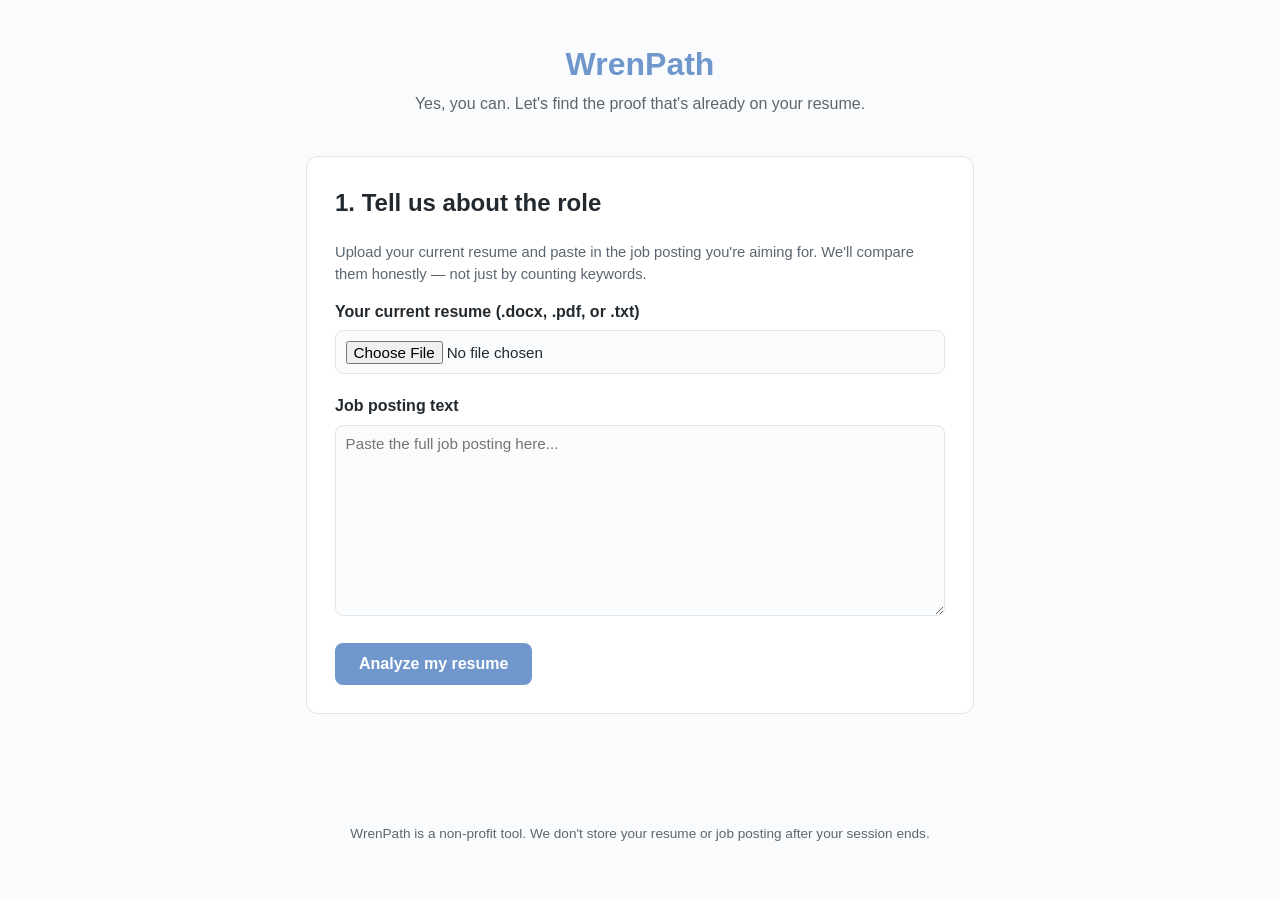
==== frontend/index.html @ 912c6dde "Initial WrenPath web app: honest resume coaching, full loop Backend (FastAPI): extracts old resume t" ====
<!doctype html>
<html lang="en">
<head>
  <meta charset="utf-8" />
  <meta name="viewport" content="width=device-width, initial-scale=1" />
  <title>WrenPath — Honest resume coaching</title>
  <link rel="stylesheet" href="style.css" />
</head>
<body>
  <header class="site-header">
    <div class="wordmark">WrenPath</div>
    <p class="tagline">Yes, you can. Let's find the proof that's already on your resume.</p>
  </header>

  <main>
    <section id="step-upload" class="card">
      <h2>1. Tell us about the role</h2>
      <p class="hint">
        Upload your current resume and paste in the job posting you're aiming for.
        We'll compare them honestly — not just by counting keywords.
      </p>
      <form id="analyze-form">
        <label class="field">
          <span>Your current resume (.docx, .pdf, or .txt)</span>
          <input type="file" id="resume-file" accept=".docx,.pdf,.txt" required />
        </label>
        <label class="field">
          <span>Job posting text</span>
          <textarea id="job-posting" rows="10" placeholder="Paste the full job posting here..." required></textarea>
        </label>
        <button type="submit" id="analyze-btn">Analyze my resume</button>
      </form>
      <div id="analyze-error" class="error" hidden></div>
    </section>

    <section id="step-loading" class="card" hidden>
      <p>Reading your resume and researching the role... this takes a moment.</p>
    </section>

    <section id="step-results" class="card" hidden>
      <h2>2. Your honest match report</h2>
      <div id="grade-badge"></div>
      <p id="grade-rationale"></p>

      <div class="report-block">
        <h3>What's already strong</h3>
        <ul id="strengths-list"></ul>
      </div>

      <div class="report-block">
        <h3>Gaps against what this role usually requires</h3>
        <ul id="gaps-list"></ul>
      </div>

      <div class="report-block" id="flags-block" hidden>
        <h3>"Same word, different job" flags</h3>
        <p class="hint">Words that match on paper but mean something different in context.</p>
        <ul id="flags-list"></ul>
      </div>

      <div class="report-block">
        <h3>How to genuinely grow toward this role</h3>
        <ul id="growth-list"></ul>
      </div>

      <p id="fit-note" class="hint"></p>
    </section>

    <section id="step-questions" class="card" hidden>
      <h2>3. Be honest with yourself</h2>
      <p class="hint">
        Based on what this kind of role usually involves, here are a few things
        to check against your real experience. Only say yes if it's true —
        we never add anything you don't confirm.
      </p>
      <div id="questions-list"></div>

      <label class="field checkbox-field">
        <input type="checkbox" id="ats-mode" />
        <span>Use single-column layout (safer for automated ATS scanners)</span>
      </label>

      <button type="button" id="generate-btn">Generate my resume</button>
      <div id="generate-error" class="error" hidden></div>
    </section>
  </main>

  <footer>
    <p>WrenPath is a non-profit tool. We don't store your resume or job posting after your session ends.</p>
  </footer>

  <script src="app.js"></script>
</body>
</html>
---- frontend/style.css ----
:root {
  --blue: #6f97cc;
  --blue-light: #cadcf2;
  --ink: #22292f;
  --muted: #5b6670;
  --bg: #fafbfc;
  --card-bg: #ffffff;
  --border: #e1e6ea;
  --error: #b3261e;
}

@media (prefers-color-scheme: dark) {
  :root {
    --ink: #e8ecef;
    --muted: #a7b0b8;
    --bg: #14181b;
    --card-bg: #1c2226;
    --border: #2b3338;
    --blue-light: #263a52;
  }
}

* { box-sizing: border-box; }

body {
  margin: 0;
  font-family: -apple-system, "Segoe UI", Roboto, Helvetica, Arial, sans-serif;
  background: var(--bg);
  color: var(--ink);
  line-height: 1.5;
}

.site-header {
  text-align: center;
  padding: 2.5rem 1rem 1.5rem;
}

.wordmark {
  font-size: 2rem;
  font-weight: 700;
  color: var(--blue);
}

.tagline {
  color: var(--muted);
  margin-top: 0.25rem;
}

main {
  max-width: 700px;
  margin: 0 auto;
  padding: 0 1rem 3rem;
}

.card {
  background: var(--card-bg);
  border: 1px solid var(--border);
  border-radius: 12px;
  padding: 1.75rem;
  margin-bottom: 1.5rem;
}

h2 {
  margin-top: 0;
}

.hint {
  color: var(--muted);
  font-size: 0.92rem;
}

.field {
  display: block;
  margin-bottom: 1.25rem;
}

.field span {
  display: block;
  font-weight: 600;
  margin-bottom: 0.4rem;
}

.field input[type="file"],
.field textarea {
  width: 100%;
  padding: 0.6rem;
  border: 1px solid var(--border);
  border-radius: 8px;
  font-family: inherit;
  font-size: 0.95rem;
  background: var(--bg);
  color: var(--ink);
}

.checkbox-field {
  display: flex;
  align-items: center;
  gap: 0.5rem;
}
.checkbox-field input { width: auto; }

button {
  background: var(--blue);
  color: white;
  border: none;
  border-radius: 8px;
  padding: 0.75rem 1.5rem;
  font-size: 1rem;
  font-weight: 600;
  cursor: pointer;
}
button:hover { opacity: 0.9; }
button:disabled { opacity: 0.5; cursor: not-allowed; }

.error {
  color: var(--error);
  margin-top: 0.75rem;
  font-size: 0.92rem;
}

#grade-badge {
  display: inline-block;
  font-size: 1.5rem;
  font-weight: 800;
  padding: 0.3rem 1rem;
  border-radius: 8px;
  background: var(--blue-light);
  color: var(--ink);
  margin-bottom: 0.5rem;
}

.report-block {
  margin-top: 1.5rem;
}

.report-block h3 {
  margin-bottom: 0.5rem;
  font-size: 1.05rem;
}

.report-block ul {
  padding-left: 1.2rem;
}

.report-block li {
  margin-bottom: 0.5rem;
}

.gap-status {
  font-weight: 700;
  text-transform: uppercase;
  font-size: 0.75rem;
  margin-right: 0.4rem;
}

.flag-term {
  font-weight: 700;
}

.question-card {
  border: 1px solid var(--border);
  border-radius: 10px;
  padding: 1rem;
  margin-bottom: 1rem;
}

.question-card p {
  margin-top: 0;
  font-weight: 600;
}

.question-options {
  display: flex;
  gap: 1.5rem;
}

.question-options label {
  display: flex;
  align-items: center;
  gap: 0.35rem;
  cursor: pointer;
  font-weight: 400;
}

footer {
  text-align: center;
  color: var(--muted);
  font-size: 0.85rem;
  padding: 1.5rem 1rem 2.5rem;
}
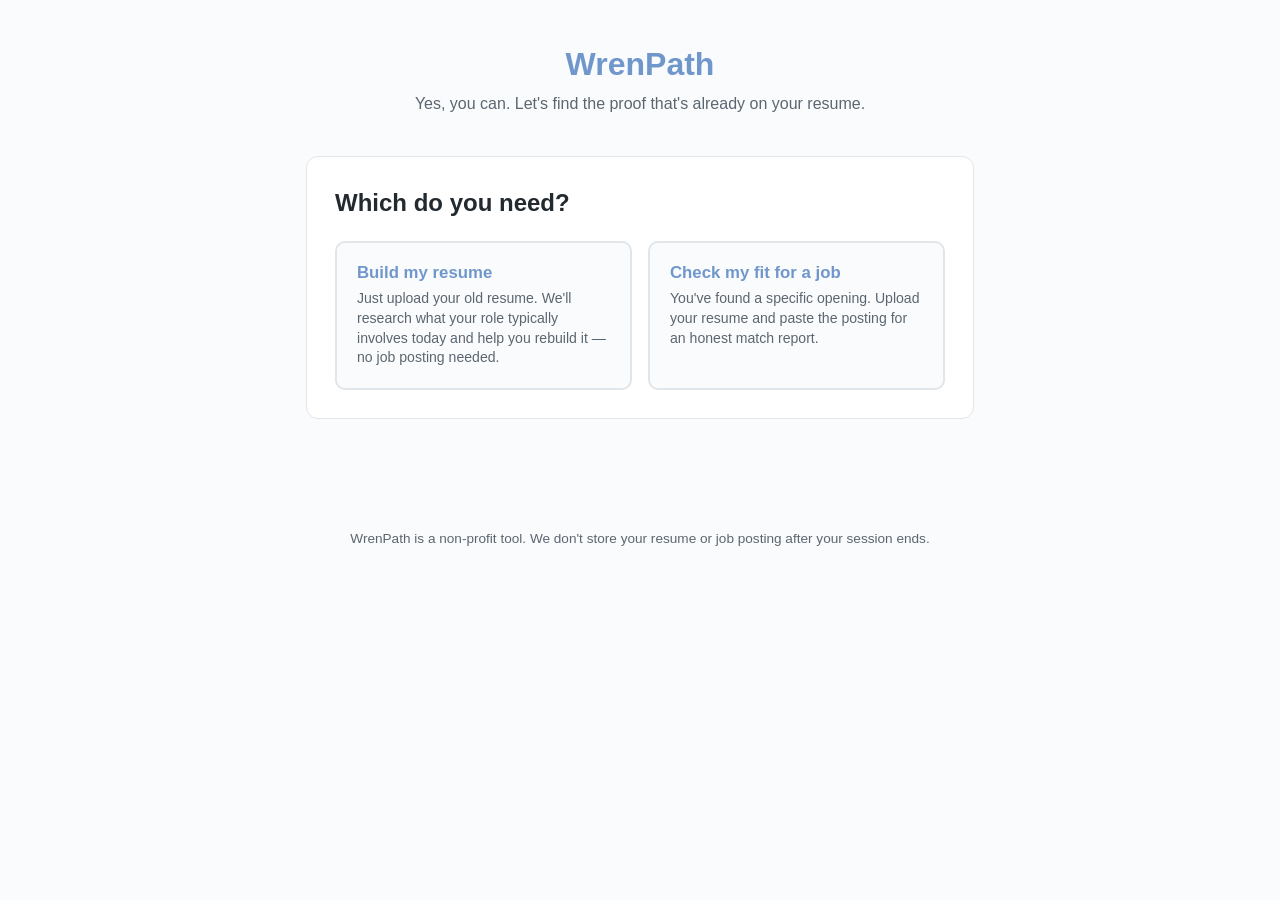
==== commit 45d8f5d4: "Add second tool: build a resume from scratch via live web research New /api/build endpoint - takes o" ====
--- a/frontend/index.html
+++ b/frontend/index.html
@@ -13,20 +13,31 @@
   </header>
 
   <main>
-    <section id="step-upload" class="card">
-      <h2>1. Tell us about the role</h2>
-      <p class="hint">
-        Upload your current resume and paste in the job posting you're aiming for.
-        We'll compare them honestly — not just by counting keywords.
-      </p>
+    <section id="step-mode" class="card">
+      <h2>Which do you need?</h2>
+      <div class="mode-choices">
+        <button type="button" class="mode-btn" id="mode-build" data-mode="build">
+          <strong>Build my resume</strong>
+          <span>Just upload your old resume. We'll research what your role typically involves today and help you rebuild it — no job posting needed.</span>
+        </button>
+        <button type="button" class="mode-btn" id="mode-analyze" data-mode="analyze">
+          <strong>Check my fit for a job</strong>
+          <span>You've found a specific opening. Upload your resume and paste the posting for an honest match report.</span>
+        </button>
+      </div>
+    </section>
+
+    <section id="step-upload" class="card" hidden>
+      <h2 id="upload-heading">1. Tell us about you</h2>
+      <p class="hint" id="upload-hint"></p>
       <form id="analyze-form">
         <label class="field">
           <span>Your current resume (.docx, .pdf, or .txt)</span>
           <input type="file" id="resume-file" accept=".docx,.pdf,.txt" required />
         </label>
-        <label class="field">
+        <label class="field" id="job-posting-field">
           <span>Job posting text</span>
-          <textarea id="job-posting" rows="10" placeholder="Paste the full job posting here..." required></textarea>
+          <textarea id="job-posting" rows="10" placeholder="Paste the full job posting here..."></textarea>
         </label>
         <button type="submit" id="analyze-btn">Analyze my resume</button>
       </form>
@@ -34,36 +45,44 @@
     </section>
 
     <section id="step-loading" class="card" hidden>
-      <p>Reading your resume and researching the role... this takes a moment.</p>
+      <p id="loading-text">Reading your resume and researching the role... this takes a moment.</p>
     </section>
 
     <section id="step-results" class="card" hidden>
-      <h2>2. Your honest match report</h2>
-      <div id="grade-badge"></div>
-      <p id="grade-rationale"></p>
+      <h2>2. Your honest report</h2>
 
-      <div class="report-block">
-        <h3>What's already strong</h3>
-        <ul id="strengths-list"></ul>
+      <div id="match-mode-results">
+        <div id="grade-badge"></div>
+        <p id="grade-rationale"></p>
+
+        <div class="report-block">
+          <h3>What's already strong</h3>
+          <ul id="strengths-list"></ul>
+        </div>
+
+        <div class="report-block">
+          <h3>Gaps against what this role usually requires</h3>
+          <ul id="gaps-list"></ul>
+        </div>
+
+        <div class="report-block" id="flags-block" hidden>
+          <h3>"Same word, different job" flags</h3>
+          <p class="hint">Words that match on paper but mean something different in context.</p>
+          <ul id="flags-list"></ul>
+        </div>
+
+        <div class="report-block">
+          <h3>How to genuinely grow toward this role</h3>
+          <ul id="growth-list"></ul>
+        </div>
+
+        <p id="fit-note" class="hint"></p>
       </div>
 
-      <div class="report-block">
-        <h3>Gaps against what this role usually requires</h3>
-        <ul id="gaps-list"></ul>
+      <div id="build-mode-results" class="report-block" hidden>
+        <h3>What we found</h3>
+        <p id="role-research-summary"></p>
       </div>
-
-      <div class="report-block" id="flags-block" hidden>
-        <h3>"Same word, different job" flags</h3>
-        <p class="hint">Words that match on paper but mean something different in context.</p>
-        <ul id="flags-list"></ul>
-      </div>
-
-      <div class="report-block">
-        <h3>How to genuinely grow toward this role</h3>
-        <ul id="growth-list"></ul>
-      </div>
-
-      <p id="fit-note" class="hint"></p>
     </section>
 
     <section id="step-questions" class="card" hidden>
--- a/frontend/style.css
+++ b/frontend/style.css
@@ -22,6 +22,8 @@
 
 * { box-sizing: border-box; }
 
+[hidden] { display: none !important; }
+
 body {
   margin: 0;
   font-family: -apple-system, "Segoe UI", Roboto, Helvetica, Arial, sans-serif;
@@ -92,6 +94,48 @@
   color: var(--ink);
 }
 
+.mode-choices {
+  display: flex;
+  flex-direction: column;
+  gap: 1rem;
+}
+
+@media (min-width: 560px) {
+  .mode-choices { flex-direction: row; }
+}
+
+.mode-btn {
+  flex: 1;
+  display: flex;
+  flex-direction: column;
+  align-items: flex-start;
+  gap: 0.4rem;
+  text-align: left;
+  background: var(--bg);
+  color: var(--ink);
+  border: 2px solid var(--border);
+  border-radius: 10px;
+  padding: 1.25rem;
+  font-weight: 400;
+  cursor: pointer;
+}
+
+.mode-btn:hover {
+  border-color: var(--blue);
+  opacity: 1;
+}
+
+.mode-btn strong {
+  font-size: 1.05rem;
+  color: var(--blue);
+}
+
+.mode-btn span {
+  color: var(--muted);
+  font-size: 0.88rem;
+  line-height: 1.4;
+}
+
 .checkbox-field {
   display: flex;
   align-items: center;
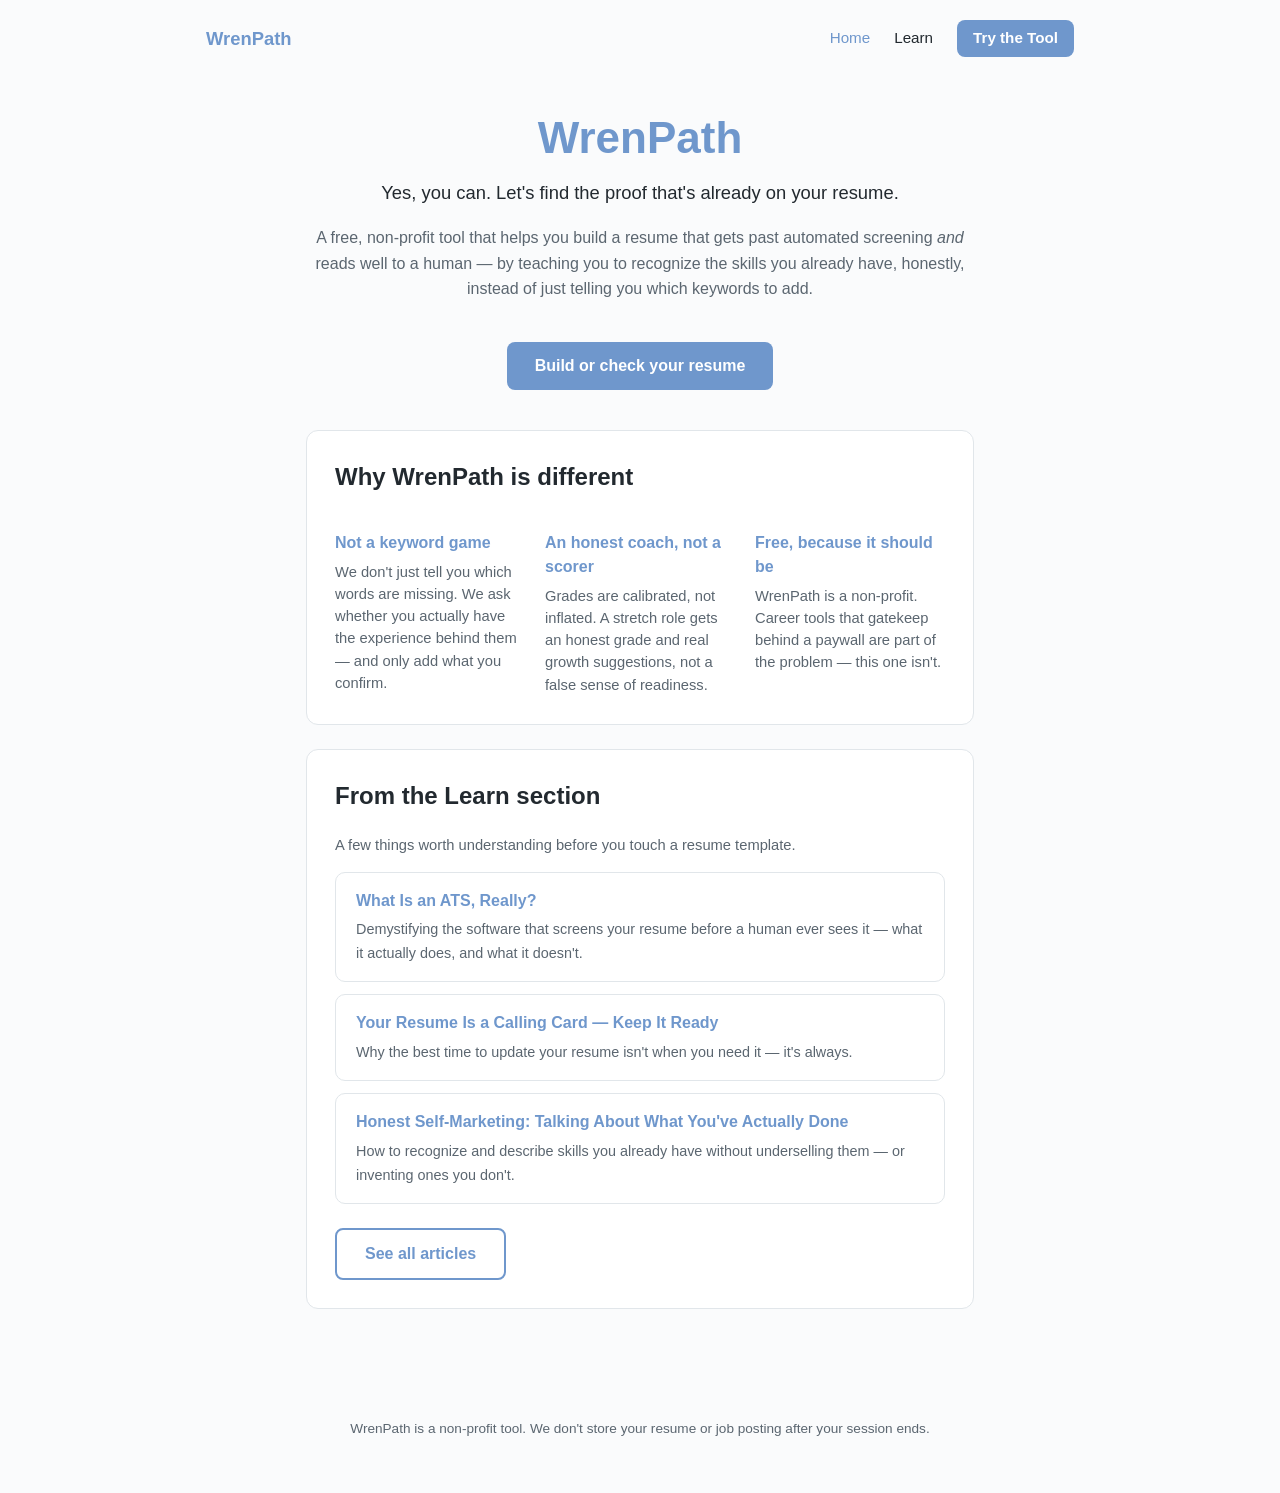
==== commit b1414b8e: "Restructure into a multi-page site with a Learn section New site structure: - index.html is now a re" ====
--- a/frontend/index.html
+++ b/frontend/index.html
@@ -4,103 +4,57 @@
   <meta charset="utf-8" />
   <meta name="viewport" content="width=device-width, initial-scale=1" />
   <title>WrenPath — Honest resume coaching</title>
+  <meta name="description" content="A free, non-profit tool that helps you build an ATS-friendly resume honestly — no keyword games, just real reflection on skills you already have." />
   <link rel="stylesheet" href="style.css" />
 </head>
 <body>
-  <header class="site-header">
+  <nav class="site-nav">
+    <a href="index.html" class="nav-logo">WrenPath</a>
+    <div class="nav-links">
+      <a href="index.html" class="nav-active">Home</a>
+      <a href="learn.html">Learn</a>
+      <a href="tool.html" class="nav-cta">Try the Tool</a>
+    </div>
+  </nav>
+
+  <section class="hero">
     <div class="wordmark">WrenPath</div>
-    <p class="tagline">Yes, you can. Let's find the proof that's already on your resume.</p>
-  </header>
+    <p class="hero-tagline">Yes, you can. Let's find the proof that's already on your resume.</p>
+    <p class="hero-sub">
+      A free, non-profit tool that helps you build a resume that gets past automated
+      screening <em>and</em> reads well to a human — by teaching you to recognize the
+      skills you already have, honestly, instead of just telling you which keywords to add.
+    </p>
+    <a href="tool.html" class="btn-primary">Build or check your resume</a>
+  </section>
 
   <main>
-    <section id="step-mode" class="card">
-      <h2>Which do you need?</h2>
-      <div class="mode-choices">
-        <button type="button" class="mode-btn" id="mode-build" data-mode="build">
-          <strong>Build my resume</strong>
-          <span>Just upload your old resume. We'll research what your role typically involves today and help you rebuild it — no job posting needed.</span>
-        </button>
-        <button type="button" class="mode-btn" id="mode-analyze" data-mode="analyze">
-          <strong>Check my fit for a job</strong>
-          <span>You've found a specific opening. Upload your resume and paste the posting for an honest match report.</span>
-        </button>
+    <section class="card">
+      <h2>Why WrenPath is different</h2>
+      <div class="value-props">
+        <div class="value-prop">
+          <h3>Not a keyword game</h3>
+          <p>We don't just tell you which words are missing. We ask whether you actually
+          have the experience behind them — and only add what you confirm.</p>
+        </div>
+        <div class="value-prop">
+          <h3>An honest coach, not a scorer</h3>
+          <p>Grades are calibrated, not inflated. A stretch role gets an honest grade and
+          real growth suggestions, not a false sense of readiness.</p>
+        </div>
+        <div class="value-prop">
+          <h3>Free, because it should be</h3>
+          <p>WrenPath is a non-profit. Career tools that gatekeep behind a paywall are
+          part of the problem — this one isn't.</p>
+        </div>
       </div>
     </section>
 
-    <section id="step-upload" class="card" hidden>
-      <h2 id="upload-heading">1. Tell us about you</h2>
-      <p class="hint" id="upload-hint"></p>
-      <form id="analyze-form">
-        <label class="field">
-          <span>Your current resume (.docx, .pdf, or .txt)</span>
-          <input type="file" id="resume-file" accept=".docx,.pdf,.txt" required />
-        </label>
-        <label class="field" id="job-posting-field">
-          <span>Job posting text</span>
-          <textarea id="job-posting" rows="10" placeholder="Paste the full job posting here..."></textarea>
-        </label>
-        <button type="submit" id="analyze-btn">Analyze my resume</button>
-      </form>
-      <div id="analyze-error" class="error" hidden></div>
-    </section>
-
-    <section id="step-loading" class="card" hidden>
-      <p id="loading-text">Reading your resume and researching the role... this takes a moment.</p>
-    </section>
-
-    <section id="step-results" class="card" hidden>
-      <h2>2. Your honest report</h2>
-
-      <div id="match-mode-results">
-        <div id="grade-badge"></div>
-        <p id="grade-rationale"></p>
-
-        <div class="report-block">
-          <h3>What's already strong</h3>
-          <ul id="strengths-list"></ul>
-        </div>
-
-        <div class="report-block">
-          <h3>Gaps against what this role usually requires</h3>
-          <ul id="gaps-list"></ul>
-        </div>
-
-        <div class="report-block" id="flags-block" hidden>
-          <h3>"Same word, different job" flags</h3>
-          <p class="hint">Words that match on paper but mean something different in context.</p>
-          <ul id="flags-list"></ul>
-        </div>
-
-        <div class="report-block">
-          <h3>How to genuinely grow toward this role</h3>
-          <ul id="growth-list"></ul>
-        </div>
-
-        <p id="fit-note" class="hint"></p>
-      </div>
-
-      <div id="build-mode-results" class="report-block" hidden>
-        <h3>What we found</h3>
-        <p id="role-research-summary"></p>
-      </div>
-    </section>
-
-    <section id="step-questions" class="card" hidden>
-      <h2>3. Be honest with yourself</h2>
-      <p class="hint">
-        Based on what this kind of role usually involves, here are a few things
-        to check against your real experience. Only say yes if it's true —
-        we never add anything you don't confirm.
-      </p>
-      <div id="questions-list"></div>
-
-      <label class="field checkbox-field">
-        <input type="checkbox" id="ats-mode" />
-        <span>Use single-column layout (safer for automated ATS scanners)</span>
-      </label>
-
-      <button type="button" id="generate-btn">Generate my resume</button>
-      <div id="generate-error" class="error" hidden></div>
+    <section class="card">
+      <h2>From the Learn section</h2>
+      <p class="hint">A few things worth understanding before you touch a resume template.</p>
+      <div id="learn-teaser" class="article-list"></div>
+      <a href="learn.html" class="btn-secondary">See all articles</a>
     </section>
   </main>
 
@@ -108,6 +62,16 @@
     <p>WrenPath is a non-profit tool. We don't store your resume or job posting after your session ends.</p>
   </footer>
 
-  <script src="app.js"></script>
+  <script src="learn-data.js"></script>
+  <script>
+    const teaser = document.getElementById("learn-teaser");
+    ARTICLES.slice(0, 3).forEach((a) => {
+      const div = document.createElement("a");
+      div.className = "article-card";
+      div.href = `article.html?slug=${a.slug}`;
+      div.innerHTML = `<strong>${a.title}</strong><span>${a.summary}</span>`;
+      teaser.appendChild(div);
+    });
+  </script>
 </body>
 </html>
--- a/frontend/style.css
+++ b/frontend/style.css
@@ -32,9 +32,57 @@
   line-height: 1.5;
 }
 
-.site-header {
+.site-nav {
+  display: flex;
+  align-items: center;
+  justify-content: space-between;
+  max-width: 900px;
+  margin: 0 auto;
+  padding: 1.25rem 1rem 0;
+}
+
+.nav-logo {
+  font-weight: 700;
+  font-size: 1.15rem;
+  color: var(--blue);
+  text-decoration: none;
+}
+
+.nav-links {
+  display: flex;
+  align-items: center;
+  gap: 1.5rem;
+}
+
+.nav-links a {
+  color: var(--ink);
+  text-decoration: none;
+  font-size: 0.95rem;
+}
+
+.nav-links a:hover,
+.nav-links a.nav-active {
+  color: var(--blue);
+}
+
+.nav-links a.nav-cta {
+  background: var(--blue);
+  color: white;
+  padding: 0.45rem 1rem;
+  border-radius: 8px;
+  font-weight: 600;
+}
+
+.nav-links a.nav-cta:hover,
+.nav-links a.nav-cta.nav-active {
+  color: white;
+  opacity: 0.9;
+}
+
+.site-header,
+.page-header {
   text-align: center;
-  padding: 2.5rem 1rem 1.5rem;
+  padding: 2rem 1rem 1.5rem;
 }
 
 .wordmark {
@@ -47,11 +95,138 @@
   color: var(--muted);
   margin-top: 0.25rem;
 }
+
+.hero {
+  text-align: center;
+  padding: 3rem 1rem 2.5rem;
+  max-width: 700px;
+  margin: 0 auto;
+}
+
+.hero .wordmark {
+  font-size: 2.75rem;
+}
+
+.hero-tagline {
+  font-size: 1.15rem;
+  color: var(--ink);
+  margin-top: 0.5rem;
+}
+
+.hero-sub {
+  color: var(--muted);
+  margin-top: 1rem;
+  line-height: 1.6;
+}
+
+.btn-primary,
+.btn-secondary {
+  display: inline-block;
+  text-decoration: none;
+  border-radius: 8px;
+  padding: 0.75rem 1.75rem;
+  font-weight: 600;
+  margin-top: 1.5rem;
+}
+
+.btn-primary {
+  background: var(--blue);
+  color: white;
+}
+.btn-primary:hover { opacity: 0.9; }
+
+.btn-secondary {
+  background: transparent;
+  color: var(--blue);
+  border: 2px solid var(--blue);
+  margin-top: 1rem;
+}
+.btn-secondary:hover { opacity: 0.85; }
 
 main {
   max-width: 700px;
   margin: 0 auto;
   padding: 0 1rem 3rem;
+}
+
+.value-props {
+  display: flex;
+  flex-direction: column;
+  gap: 1.25rem;
+  margin-top: 1rem;
+}
+
+@media (min-width: 640px) {
+  .value-props { flex-direction: row; }
+}
+
+.value-prop { flex: 1; }
+.value-prop h3 {
+  color: var(--blue);
+  font-size: 1rem;
+  margin-bottom: 0.4rem;
+}
+.value-prop p {
+  color: var(--muted);
+  font-size: 0.92rem;
+  line-height: 1.5;
+  margin: 0;
+}
+
+.article-list {
+  display: flex;
+  flex-direction: column;
+  gap: 0.75rem;
+  margin: 1rem 0 0.5rem;
+}
+
+.article-card {
+  display: block;
+  text-decoration: none;
+  border: 1px solid var(--border);
+  border-radius: 10px;
+  padding: 1rem 1.25rem;
+  color: var(--ink);
+}
+
+.article-card:hover { border-color: var(--blue); }
+
+.article-card strong {
+  display: block;
+  color: var(--blue);
+  margin-bottom: 0.3rem;
+}
+
+.article-card span {
+  color: var(--muted);
+  font-size: 0.9rem;
+}
+
+.article-body {
+  line-height: 1.7;
+}
+
+.article-body h1 { font-size: 1.6rem; }
+.article-body h2 { font-size: 1.25rem; margin-top: 1.75rem; }
+.article-body p { margin: 1rem 0; }
+.article-body ul, .article-body ol { padding-left: 1.4rem; }
+.article-body a { color: var(--blue); }
+
+.video-embed {
+  position: relative;
+  width: 100%;
+  padding-bottom: 56.25%;
+  height: 0;
+  margin: 1.5rem 0;
+  border-radius: 10px;
+  overflow: hidden;
+}
+
+.video-embed iframe {
+  position: absolute;
+  top: 0; left: 0;
+  width: 100%; height: 100%;
+  border: 0;
 }
 
 .card {
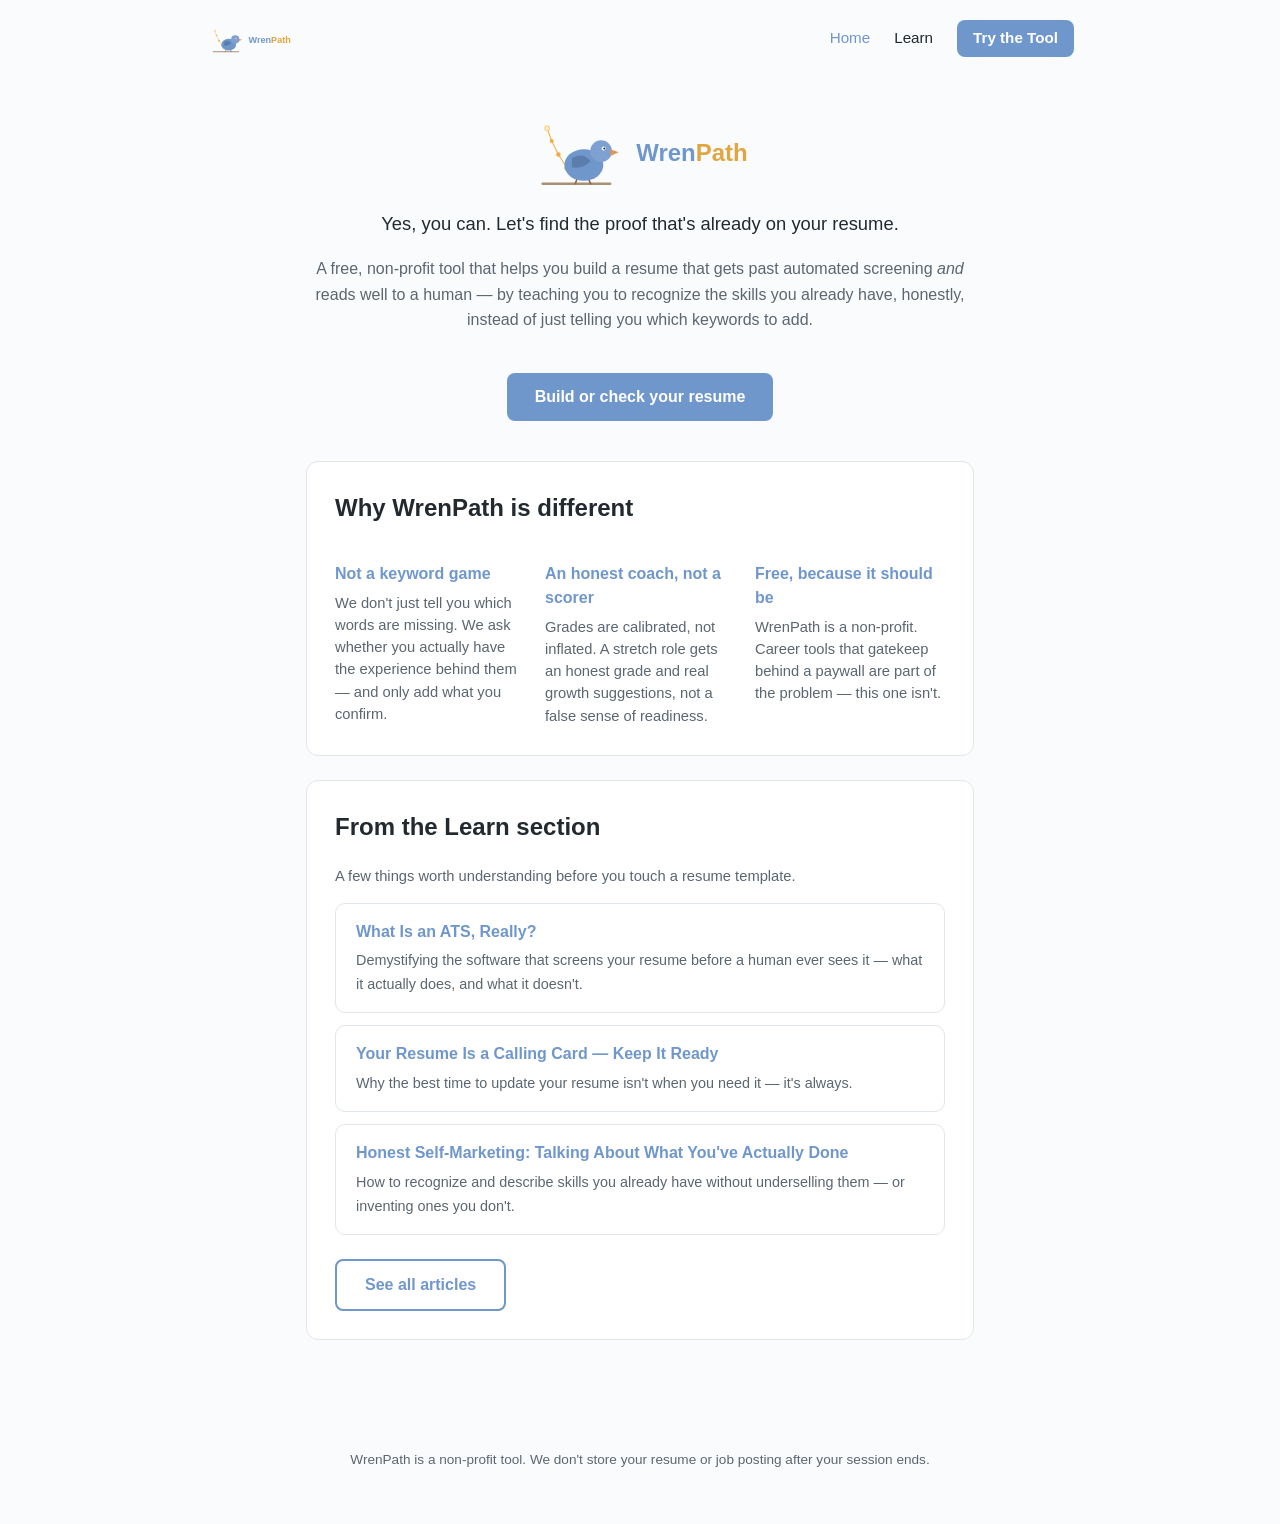
==== commit 032240f0: "Add WrenPath logo: a wren whose tail is an AI node trail Icon: a small geometric wren perched on a b" ====
--- a/frontend/index.html
+++ b/frontend/index.html
@@ -5,11 +5,12 @@
   <meta name="viewport" content="width=device-width, initial-scale=1" />
   <title>WrenPath — Honest resume coaching</title>
   <meta name="description" content="A free, non-profit tool that helps you build an ATS-friendly resume honestly — no keyword games, just real reflection on skills you already have." />
+  <link rel="icon" type="image/svg+xml" href="favicon.svg" />
   <link rel="stylesheet" href="style.css" />
 </head>
 <body>
   <nav class="site-nav">
-    <a href="index.html" class="nav-logo">WrenPath</a>
+    <a href="index.html" class="nav-logo"><img src="logo.svg" alt="WrenPath" /></a>
     <div class="nav-links">
       <a href="index.html" class="nav-active">Home</a>
       <a href="learn.html">Learn</a>
@@ -18,7 +19,7 @@
   </nav>
 
   <section class="hero">
-    <div class="wordmark">WrenPath</div>
+    <img src="logo.svg" alt="WrenPath" class="hero-logo" />
     <p class="hero-tagline">Yes, you can. Let's find the proof that's already on your resume.</p>
     <p class="hero-sub">
       A free, non-profit tool that helps you build a resume that gets past automated
--- a/frontend/style.css
+++ b/frontend/style.css
@@ -46,6 +46,14 @@
   font-size: 1.15rem;
   color: var(--blue);
   text-decoration: none;
+  display: flex;
+  align-items: center;
+}
+
+.nav-logo img {
+  height: 34px;
+  width: auto;
+  display: block;
 }
 
 .nav-links {
@@ -105,6 +113,11 @@
 
 .hero .wordmark {
   font-size: 2.75rem;
+}
+
+.hero-logo {
+  height: 90px;
+  width: auto;
 }
 
 .hero-tagline {
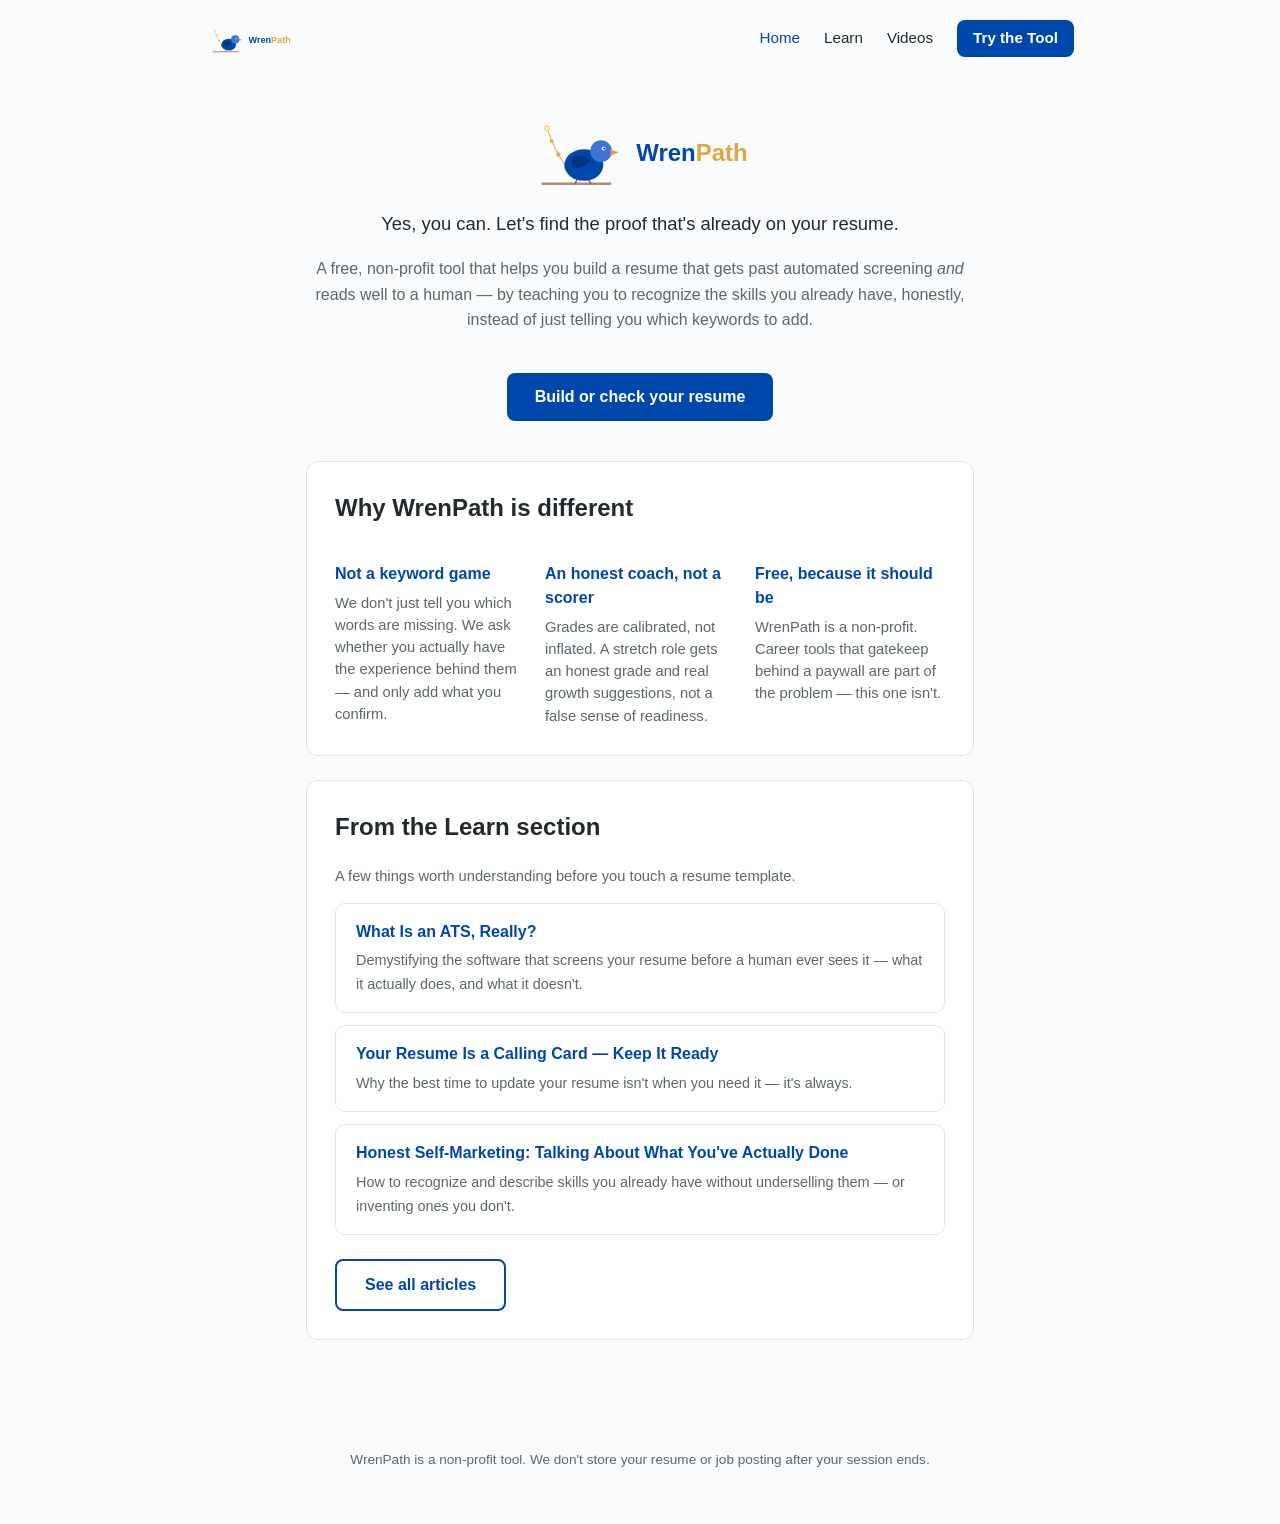
==== commit e804a6bd: "Add a Videos tab with placeholders for four planned explainers New videos.html + videos-data.js mirr" ====
--- a/frontend/index.html
+++ b/frontend/index.html
@@ -14,6 +14,7 @@
     <div class="nav-links">
       <a href="index.html" class="nav-active">Home</a>
       <a href="learn.html">Learn</a>
+      <a href="videos.html">Videos</a>
       <a href="tool.html" class="nav-cta">Try the Tool</a>
     </div>
   </nav>
--- a/frontend/style.css
+++ b/frontend/style.css
@@ -1,6 +1,6 @@
 :root {
-  --blue: #6f97cc;
-  --blue-light: #cadcf2;
+  --blue: #0047ab; /* Cobalt Blue */
+  --blue-light: #d3e0f5;
   --ink: #22292f;
   --muted: #5b6670;
   --bg: #fafbfc;
@@ -11,12 +11,13 @@
 
 @media (prefers-color-scheme: dark) {
   :root {
+    --blue: #5087e0; /* brighter cobalt for legibility against near-black */
+    --blue-light: #23375c;
     --ink: #e8ecef;
     --muted: #a7b0b8;
     --bg: #14181b;
     --card-bg: #1c2226;
     --border: #2b3338;
-    --blue-light: #263a52;
   }
 }
 
@@ -213,6 +214,21 @@
 .article-card span {
   color: var(--muted);
   font-size: 0.9rem;
+}
+
+.video-card { cursor: default; }
+.video-card:hover { border-color: var(--border); }
+
+.coming-soon {
+  display: inline-block;
+  color: var(--muted);
+  font-weight: 400;
+  font-size: 0.75rem;
+  border: 1px solid var(--border);
+  border-radius: 999px;
+  padding: 0.1rem 0.6rem;
+  margin-left: 0.5rem;
+  vertical-align: middle;
 }
 
 .article-body {
@@ -299,6 +315,7 @@
   align-items: flex-start;
   gap: 0.4rem;
   text-align: left;
+  text-decoration: none;
   background: var(--bg);
   color: var(--ink);
   border: 2px solid var(--border);
@@ -350,6 +367,12 @@
   font-size: 0.92rem;
 }
 
+.success {
+  color: var(--blue);
+  margin-top: 0.75rem;
+  font-size: 0.92rem;
+}
+
 #grade-badge {
   display: inline-block;
   font-size: 1.5rem;
@@ -420,3 +443,109 @@
   font-size: 0.85rem;
   padding: 1.5rem 1rem 2.5rem;
 }
+
+/* --- Start-from-scratch wizard --- */
+
+.wizard-progress {
+  display: flex;
+  flex-wrap: wrap;
+  gap: 0.5rem 1rem;
+  justify-content: center;
+  margin-bottom: 1.5rem;
+  font-size: 0.85rem;
+}
+
+.wizard-step-label {
+  color: var(--muted);
+}
+
+.wizard-step-label.active {
+  color: var(--blue);
+  font-weight: 700;
+}
+
+.field-row {
+  display: flex;
+  gap: 1rem;
+}
+
+.field-row .field {
+  flex: 1;
+}
+
+.entry-form-card {
+  border: 1px dashed var(--border);
+  border-radius: 10px;
+  padding: 1.25rem;
+  margin-top: 1rem;
+}
+
+.entry-form-card h3 {
+  margin-top: 0;
+  font-size: 1rem;
+}
+
+.button-row {
+  display: flex;
+  gap: 0.75rem;
+  flex-wrap: wrap;
+}
+
+.button-row .btn-secondary {
+  margin-top: 0;
+}
+
+.entry-summary-card {
+  border: 1px solid var(--border);
+  border-radius: 10px;
+  padding: 1rem 1.25rem;
+  margin-bottom: 1rem;
+}
+
+.entry-summary-header {
+  display: flex;
+  justify-content: space-between;
+  align-items: center;
+  gap: 1rem;
+}
+
+.entry-remove-btn {
+  background: transparent;
+  color: var(--error);
+  border: 1px solid var(--error);
+  border-radius: 6px;
+  padding: 0.2rem 0.6rem;
+  font-size: 0.8rem;
+  font-weight: 600;
+  cursor: pointer;
+}
+
+.tag-list {
+  list-style: none;
+  padding: 0;
+  display: flex;
+  flex-wrap: wrap;
+  gap: 0.5rem;
+  margin: 0.75rem 0 1.5rem;
+}
+
+.skill-tag {
+  background: var(--blue-light);
+  color: var(--ink);
+  border-radius: 999px;
+  padding: 0.35rem 0.5rem 0.35rem 0.9rem;
+  font-size: 0.88rem;
+  display: flex;
+  align-items: center;
+  gap: 0.4rem;
+}
+
+.skill-tag button {
+  background: none;
+  border: none;
+  color: var(--muted);
+  font-size: 1rem;
+  cursor: pointer;
+  line-height: 1;
+  padding: 0 0.2rem;
+}
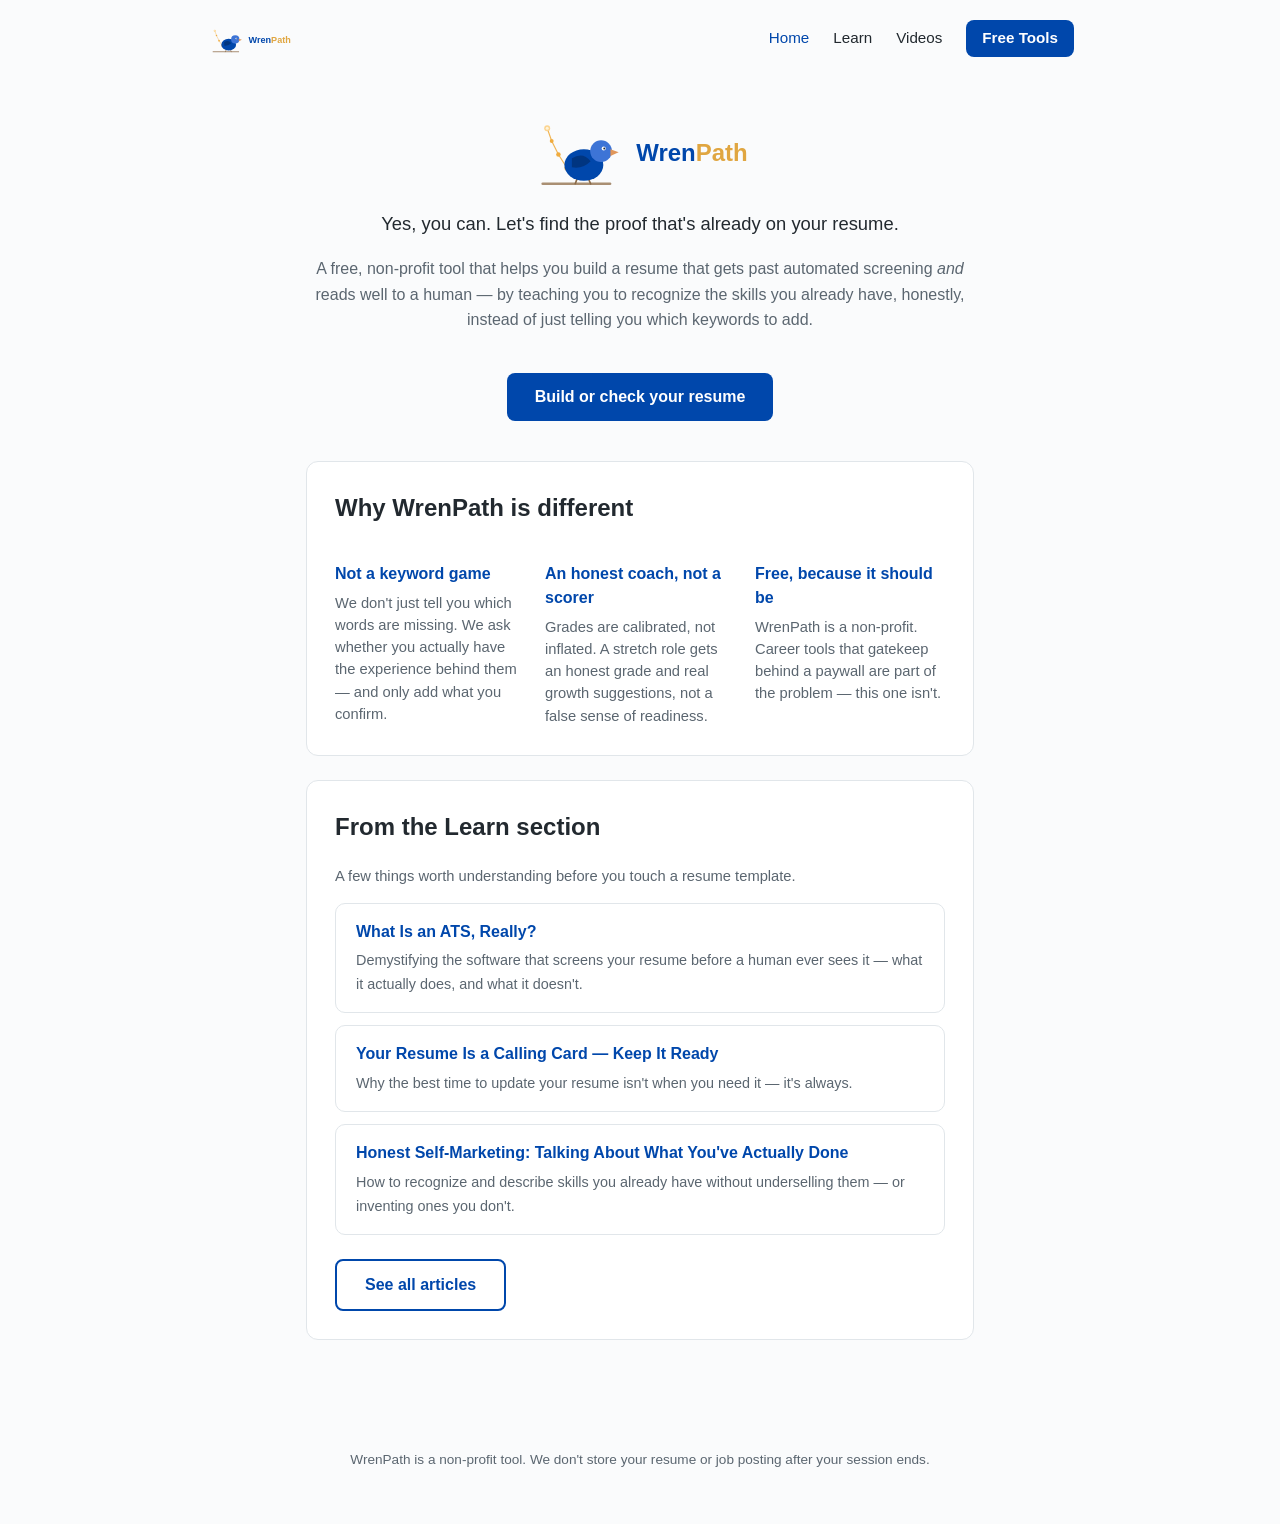
==== commit ea990c20: "Rename nav CTA from "Try the Tool" to "Free Tools" Co-Authored-By: Claude Sonnet 5 <noreply@anthropi" ====
--- a/frontend/index.html
+++ b/frontend/index.html
@@ -15,7 +15,7 @@
       <a href="index.html" class="nav-active">Home</a>
       <a href="learn.html">Learn</a>
       <a href="videos.html">Videos</a>
-      <a href="tool.html" class="nav-cta">Try the Tool</a>
+      <a href="tool.html" class="nav-cta">Free Tools</a>
     </div>
   </nav>
 
